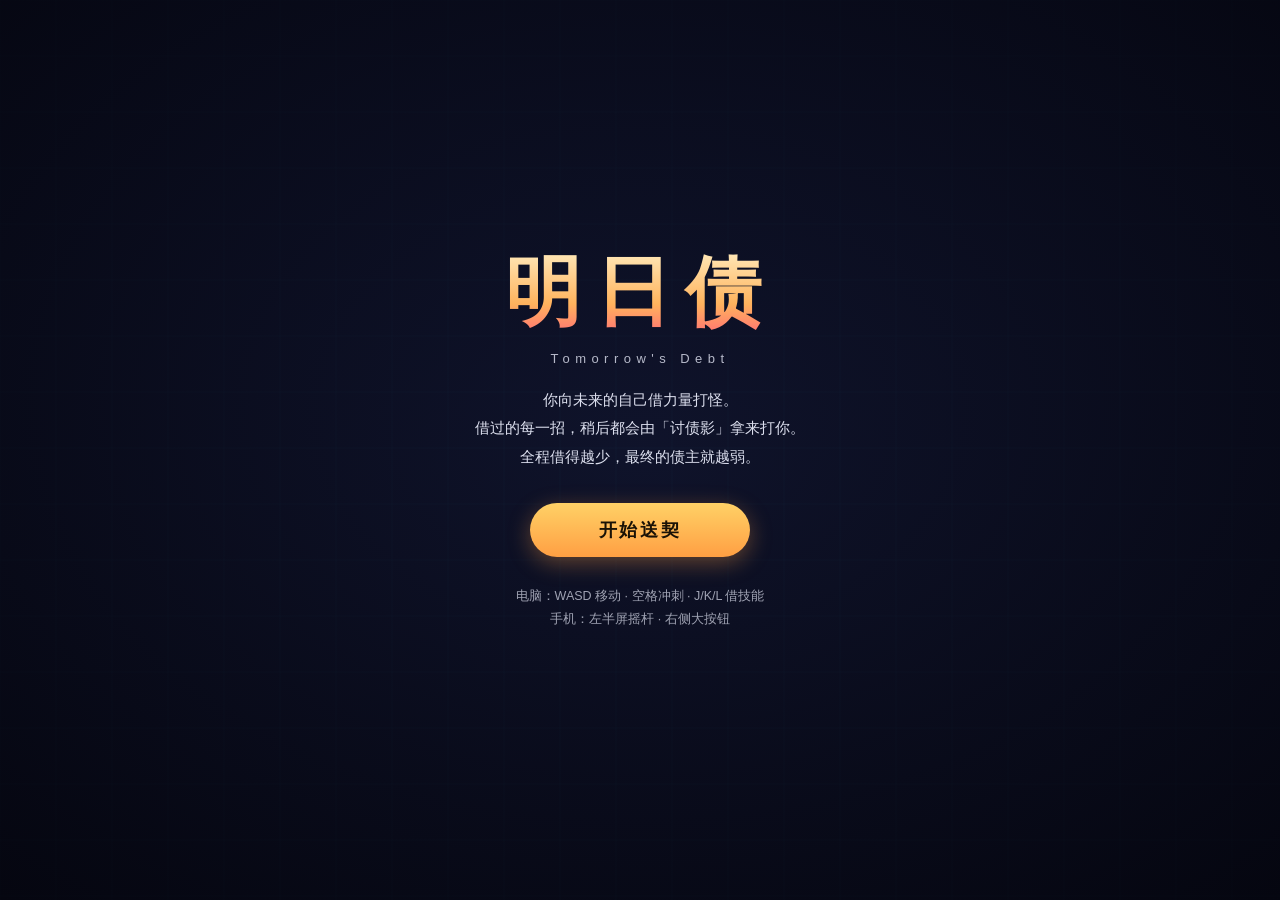
==== index.html @ 89490913 "v0.1.0: 明日债小版本首发 — 借债技能/讨债影/三幕主线/PWA+离线版" ====
<!DOCTYPE html>
<html lang="zh-CN">
<head>
<meta charset="UTF-8">
<meta name="viewport" content="width=device-width, initial-scale=1.0, maximum-scale=1.0, user-scalable=no, viewport-fit=cover">
<meta name="theme-color" content="#0b0e1a">
<title>明日债 · Tomorrow's Debt</title>
<link rel="manifest" href="manifest.webmanifest">
<link rel="icon" href="icon.svg" type="image/svg+xml">
<link rel="stylesheet" href="style.css">
</head>
<body>
<div id="app">
  <canvas id="game"></canvas>

  <!-- HUD -->
  <div id="hud" class="hidden">
    <div class="hud-left">
      <div id="hpwrap"><div id="hpfill"></div><span id="hptext"></span></div>
      <div id="scene-label"></div>
      <div id="wave-label"></div>
    </div>
    <div class="hud-right">
      <div id="debt-label" title="未偿债务">债 <b id="debt-count">0</b></div>
      <div id="score-label">时尘 <b id="score-count">0</b></div>
      <button id="btn-mute" class="mini-btn" aria-label="静音">♪</button>
      <button id="btn-pause" class="mini-btn" aria-label="暂停">Ⅱ</button>
    </div>
    <div id="debt-alert" class="hidden">讨债影将至</div>
  </div>

  <!-- 技能按钮（大点击区） -->
  <div id="skills" class="hidden">
    <button class="skill-btn" data-skill="nova"><span class="sk-name">星爆</span><span class="sk-key">J · 借债</span><span class="sk-cd"></span></button>
    <button class="skill-btn" data-skill="blades"><span class="sk-name">环刃</span><span class="sk-key">K · 借债</span><span class="sk-cd"></span></button>
    <button class="skill-btn" data-skill="chrono"><span class="sk-name">时缓</span><span class="sk-key">L · 借债</span><span class="sk-cd"></span></button>
    <button id="btn-dash" class="skill-btn dash"><span class="sk-name">冲刺</span><span class="sk-key">空格</span><span class="sk-cd"></span></button>
  </div>

  <!-- 主菜单 -->
  <div id="menu" class="overlay">
    <h1>明日债</h1>
    <p class="subtitle">Tomorrow's Debt</p>
    <p class="intro">你向未来的自己借力量打怪。<br>借过的每一招，稍后都会由「讨债影」拿来打你。<br>全程借得越少，最终的债主就越弱。</p>
    <button id="btn-start" class="big-btn">开始送契</button>
    <button id="btn-endless" class="big-btn ghost hidden">无尽模式</button>
    <p class="howto">电脑：WASD 移动 · 空格冲刺 · J/K/L 借技能<br>手机：左半屏摇杆 · 右侧大按钮</p>
    <p id="best-line" class="best"></p>
  </div>

  <!-- 章节卡 -->
  <div id="chapter" class="overlay hidden">
    <h2 id="chapter-title"></h2>
    <p id="chapter-text"></p>
    <button id="btn-chapter" class="big-btn">进入</button>
  </div>

  <!-- 升级三选一 -->
  <div id="upgrade" class="overlay hidden">
    <h2>时尘凝形 · 三选一</h2>
    <div id="upgrade-cards"></div>
  </div>

  <!-- 结算 -->
  <div id="end" class="overlay hidden">
    <h2 id="end-title"></h2>
    <p id="end-stats"></p>
    <button id="btn-retry" class="big-btn">再来一局</button>
    <button id="btn-tomenu" class="big-btn ghost">回主菜单</button>
  </div>

  <div id="pause" class="overlay hidden">
    <h2>已暂停</h2>
    <button id="btn-resume" class="big-btn">继续</button>
    <button id="btn-quit" class="big-btn ghost">放弃本局</button>
  </div>
</div>
<script src="game.js"></script>
<script>
if ('serviceWorker' in navigator && location.protocol.startsWith('http')) {
  navigator.serviceWorker.register('sw.js').catch(function () {});
}
</script>
</body>
</html>
---- style.css ----
* { margin: 0; padding: 0; box-sizing: border-box; -webkit-tap-highlight-color: transparent; }
html, body { height: 100%; background: #0b0e1a; overflow: hidden; }
body { font-family: "PingFang SC", "Microsoft YaHei", "Noto Sans SC", sans-serif; color: #eef1ff; }
#app { position: fixed; inset: 0; }
#game { position: absolute; inset: 0; width: 100%; height: 100%; display: block; touch-action: none; }
.hidden { display: none !important; }

/* ---------- HUD ---------- */
#hud { position: absolute; top: 0; left: 0; right: 0; display: flex; justify-content: space-between; align-items: flex-start; padding: calc(10px + env(safe-area-inset-top)) 14px 0; pointer-events: none; z-index: 5; }
.hud-left { min-width: 180px; }
#hpwrap { position: relative; width: 190px; max-width: 42vw; height: 20px; background: rgba(255,255,255,.12); border: 1px solid rgba(255,255,255,.35); border-radius: 10px; overflow: hidden; }
#hpfill { height: 100%; width: 100%; background: linear-gradient(90deg, #ff5d7a, #ffb35d); transition: width .15s; }
#hptext { position: absolute; inset: 0; display: flex; align-items: center; justify-content: center; font-size: 12px; font-weight: 700; text-shadow: 0 1px 2px rgba(0,0,0,.6); }
#scene-label { margin-top: 6px; font-size: 14px; font-weight: 700; letter-spacing: .08em; }
#wave-label { font-size: 12px; opacity: .85; }
.hud-right { display: flex; gap: 8px; align-items: center; pointer-events: auto; }
#debt-label, #score-label { background: rgba(10,12,26,.65); border: 1px solid rgba(255,255,255,.25); border-radius: 999px; padding: 6px 12px; font-size: 13px; }
#debt-label b { color: #ff8fa3; font-size: 16px; }
#score-label b { color: #ffd76e; }
.mini-btn { width: 38px; height: 38px; border-radius: 50%; border: 1px solid rgba(255,255,255,.35); background: rgba(10,12,26,.65); color: #fff; font-size: 16px; cursor: pointer; }
.mini-btn:active { transform: scale(.92); }
#debt-alert { position: absolute; top: 64px; left: 50%; transform: translateX(-50%); background: rgba(140,10,30,.8); border: 1px solid #ff8fa3; padding: 6px 18px; border-radius: 999px; font-size: 14px; font-weight: 700; letter-spacing: .2em; animation: pulse 0.7s infinite alternate; }
@keyframes pulse { from { opacity: .65; } to { opacity: 1; } }

/* ---------- 技能按钮 ---------- */
#skills { position: absolute; right: 12px; bottom: calc(14px + env(safe-area-inset-bottom)); display: grid; grid-template-columns: 76px 76px; gap: 10px; z-index: 5; }
.skill-btn { position: relative; height: 64px; border-radius: 16px; border: 2px solid rgba(255,209,102,.75); background: rgba(24,18,6,.72); color: #ffe9b0; cursor: pointer; overflow: hidden; display: flex; flex-direction: column; align-items: center; justify-content: center; gap: 2px; }
.skill-btn .sk-name { font-size: 18px; font-weight: 800; }
.skill-btn .sk-key { font-size: 10px; opacity: .8; }
.skill-btn .sk-cd { position: absolute; left: 0; bottom: 0; height: 4px; width: 0%; background: #ffd166; }
.skill-btn:active { transform: scale(.93); background: rgba(80,58,10,.85); }
.skill-btn.dash { border-color: rgba(140,220,255,.8); background: rgba(8,26,40,.72); color: #c9efff; }
.skill-btn.dash .sk-cd { background: #8cdcff; }
.skill-btn.flash { animation: borrowed .35s; }
@keyframes borrowed { 0% { box-shadow: 0 0 0 0 rgba(255,209,102,.9); } 100% { box-shadow: 0 0 0 18px rgba(255,209,102,0); } }

/* ---------- 覆盖层 ---------- */
.overlay { position: absolute; inset: 0; display: flex; flex-direction: column; align-items: center; justify-content: center; text-align: center; padding: 24px; background: radial-gradient(ellipse at center, rgba(16,20,44,.82), rgba(5,6,16,.94)); z-index: 10; }
.overlay h1 { font-size: clamp(44px, 11vw, 76px); letter-spacing: .18em; font-weight: 900; background: linear-gradient(180deg, #fff2c9, #ffb35d 60%, #ff5d7a); -webkit-background-clip: text; background-clip: text; color: transparent; }
.overlay h2 { font-size: clamp(24px, 6vw, 36px); letter-spacing: .1em; margin-bottom: 14px; }
.subtitle { letter-spacing: .42em; opacity: .75; margin: 6px 0 20px; font-size: 13px; }
.intro { line-height: 1.9; font-size: 15px; opacity: .92; margin-bottom: 26px; }
.big-btn { min-width: 220px; padding: 15px 34px; margin: 6px 0; font-size: 18px; font-weight: 800; letter-spacing: .14em; color: #1a1206; background: linear-gradient(180deg, #ffd166, #ff9f43); border: none; border-radius: 999px; cursor: pointer; box-shadow: 0 6px 22px rgba(255,159,67,.35); }
.big-btn:active { transform: scale(.96); }
.big-btn.ghost { background: rgba(255,255,255,.08); color: #eef1ff; border: 1px solid rgba(255,255,255,.4); box-shadow: none; }
.howto { margin-top: 22px; font-size: 12.5px; line-height: 1.8; opacity: .65; }
.best { margin-top: 10px; font-size: 13px; color: #ffd76e; min-height: 18px; }
#chapter-text, #end-stats { line-height: 2; font-size: 15.5px; max-width: 520px; white-space: pre-line; }
#upgrade-cards { display: flex; gap: 14px; flex-wrap: wrap; justify-content: center; max-width: 720px; }
.up-card { width: 200px; min-height: 138px; padding: 18px 14px; border-radius: 18px; border: 2px solid rgba(255,255,255,.3); background: rgba(24,28,58,.9); color: #eef1ff; cursor: pointer; text-align: center; }
.up-card:active { transform: scale(.96); border-color: #ffd166; }
.up-card .up-name { font-size: 19px; font-weight: 800; color: #ffd76e; margin-bottom: 8px; }
.up-card .up-desc { font-size: 13px; line-height: 1.7; opacity: .9; }
@media (max-width: 560px) {
  .up-card { width: 44vw; min-height: 120px; }
  #skills { grid-template-columns: 68px 68px; }
  .skill-btn { height: 58px; }
}
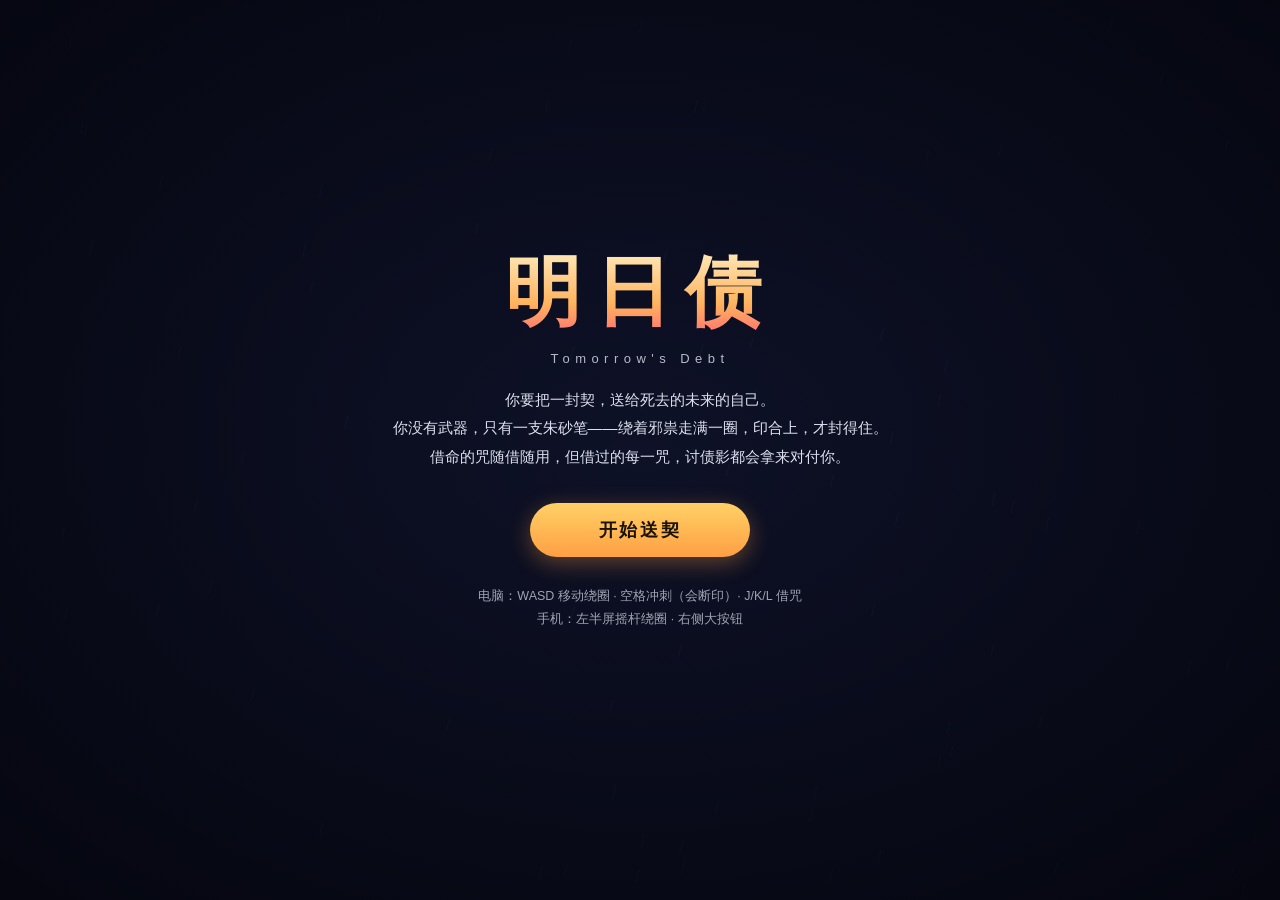
==== commit e4c548fb: "v0.2.0 凶契: 恐怖主题改版, 废除射击, 新核心朱砂绕圈封印" ====
--- a/index.html
+++ b/index.html
@@ -21,19 +21,19 @@
       <div id="wave-label"></div>
     </div>
     <div class="hud-right">
-      <div id="debt-label" title="未偿债务">债 <b id="debt-count">0</b></div>
+      <div id="debt-label" title="未偿命债">命债 <b id="debt-count">0</b></div>
       <div id="score-label">时尘 <b id="score-count">0</b></div>
       <button id="btn-mute" class="mini-btn" aria-label="静音">♪</button>
       <button id="btn-pause" class="mini-btn" aria-label="暂停">Ⅱ</button>
     </div>
-    <div id="debt-alert" class="hidden">讨债影将至</div>
+    <div id="debt-alert" class="hidden">它来讨债了</div>
   </div>
 
   <!-- 技能按钮（大点击区） -->
   <div id="skills" class="hidden">
-    <button class="skill-btn" data-skill="nova"><span class="sk-name">星爆</span><span class="sk-key">J · 借债</span><span class="sk-cd"></span></button>
-    <button class="skill-btn" data-skill="blades"><span class="sk-name">环刃</span><span class="sk-key">K · 借债</span><span class="sk-cd"></span></button>
-    <button class="skill-btn" data-skill="chrono"><span class="sk-name">时缓</span><span class="sk-key">L · 借债</span><span class="sk-cd"></span></button>
+    <button class="skill-btn" data-skill="nova"><span class="sk-name">阴爆</span><span class="sk-key">J · 借命</span><span class="sk-cd"></span></button>
+    <button class="skill-btn" data-skill="blades"><span class="sk-name">纸人</span><span class="sk-key">K · 借命</span><span class="sk-cd"></span></button>
+    <button class="skill-btn" data-skill="chrono"><span class="sk-name">凝时</span><span class="sk-key">L · 借命</span><span class="sk-cd"></span></button>
     <button id="btn-dash" class="skill-btn dash"><span class="sk-name">冲刺</span><span class="sk-key">空格</span><span class="sk-cd"></span></button>
   </div>
 
@@ -41,10 +41,10 @@
   <div id="menu" class="overlay">
     <h1>明日债</h1>
     <p class="subtitle">Tomorrow's Debt</p>
-    <p class="intro">你向未来的自己借力量打怪。<br>借过的每一招，稍后都会由「讨债影」拿来打你。<br>全程借得越少，最终的债主就越弱。</p>
+    <p class="intro">你要把一封契，送给死去的未来的自己。<br>你没有武器，只有一支朱砂笔——绕着邪祟走满一圈，印合上，才封得住。<br>借命的咒随借随用，但借过的每一咒，讨债影都会拿来对付你。</p>
     <button id="btn-start" class="big-btn">开始送契</button>
     <button id="btn-endless" class="big-btn ghost hidden">无尽模式</button>
-    <p class="howto">电脑：WASD 移动 · 空格冲刺 · J/K/L 借技能<br>手机：左半屏摇杆 · 右侧大按钮</p>
+    <p class="howto">电脑：WASD 移动绕圈 · 空格冲刺（会断印）· J/K/L 借咒<br>手机：左半屏摇杆绕圈 · 右侧大按钮</p>
     <p id="best-line" class="best"></p>
   </div>
 
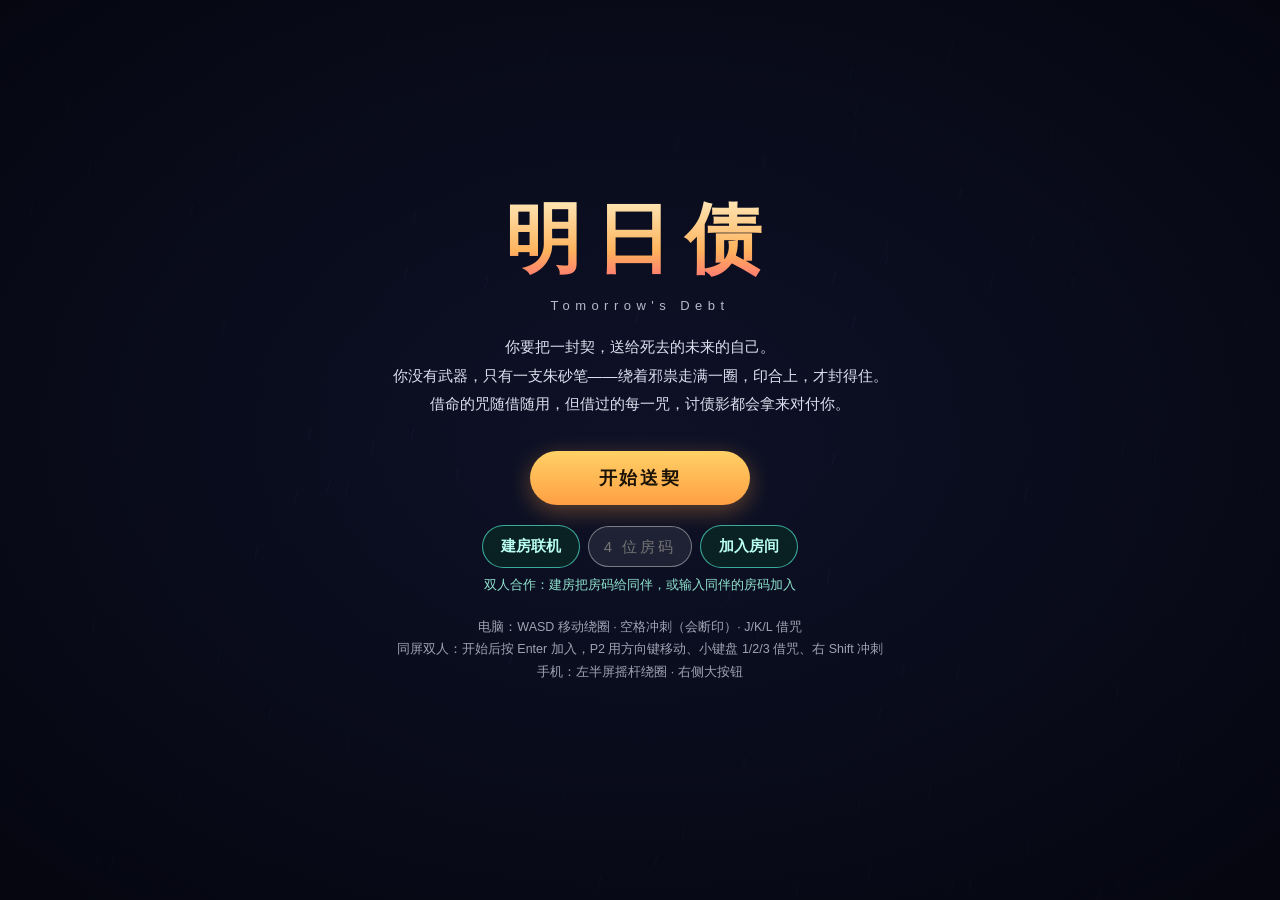
==== commit e36ee036: "v0.3.0 同行: 双人合作联机(同屏+PeerJS房间码) + 三幕解谜 + 倒地救援" ====
--- a/index.html
+++ b/index.html
@@ -17,6 +17,7 @@
   <div id="hud" class="hidden">
     <div class="hud-left">
       <div id="hpwrap"><div id="hpfill"></div><span id="hptext"></span></div>
+      <div id="p2wrap" class="hidden"><div id="p2fill"></div><span id="p2text"></span></div>
       <div id="scene-label"></div>
       <div id="wave-label"></div>
     </div>
@@ -44,7 +45,15 @@
     <p class="intro">你要把一封契，送给死去的未来的自己。<br>你没有武器，只有一支朱砂笔——绕着邪祟走满一圈，印合上，才封得住。<br>借命的咒随借随用，但借过的每一咒，讨债影都会拿来对付你。</p>
     <button id="btn-start" class="big-btn">开始送契</button>
     <button id="btn-endless" class="big-btn ghost hidden">无尽模式</button>
-    <p class="howto">电脑：WASD 移动绕圈 · 空格冲刺（会断印）· J/K/L 借咒<br>手机：左半屏摇杆绕圈 · 右侧大按钮</p>
+    <div id="online-box">
+      <div class="online-row">
+        <button id="btn-host" class="mini-wide">建房联机</button>
+        <input id="room-input" maxlength="4" placeholder="4 位房码" autocomplete="off">
+        <button id="btn-join" class="mini-wide">加入房间</button>
+      </div>
+      <p id="net-status">双人合作：建房把房码给同伴，或输入同伴的房码加入</p>
+    </div>
+    <p class="howto">电脑：WASD 移动绕圈 · 空格冲刺（会断印）· J/K/L 借咒<br>同屏双人：开始后按 Enter 加入，P2 用方向键移动、小键盘 1/2/3 借咒、右 Shift 冲刺<br>手机：左半屏摇杆绕圈 · 右侧大按钮</p>
     <p id="best-line" class="best"></p>
   </div>
 
@@ -75,6 +84,8 @@
     <button id="btn-quit" class="big-btn ghost">放弃本局</button>
   </div>
 </div>
+<script src="peerjs.min.js"></script>
+<script src="net.js"></script>
 <script src="game.js"></script>
 <script>
 if ('serviceWorker' in navigator && location.protocol.startsWith('http')) {
--- a/style.css
+++ b/style.css
@@ -11,6 +11,15 @@
 #hpwrap { position: relative; width: 190px; max-width: 42vw; height: 20px; background: rgba(255,255,255,.12); border: 1px solid rgba(255,255,255,.35); border-radius: 10px; overflow: hidden; }
 #hpfill { height: 100%; width: 100%; background: linear-gradient(90deg, #ff5d7a, #ffb35d); transition: width .15s; }
 #hptext { position: absolute; inset: 0; display: flex; align-items: center; justify-content: center; font-size: 12px; font-weight: 700; text-shadow: 0 1px 2px rgba(0,0,0,.6); }
+#p2wrap { position: relative; width: 150px; max-width: 34vw; height: 15px; margin-top: 5px; background: rgba(255,255,255,.10); border: 1px solid rgba(80,230,205,.5); border-radius: 8px; overflow: hidden; }
+#p2fill { height: 100%; width: 100%; background: linear-gradient(90deg, #2bd9b8, #37a0e0); transition: width .15s; }
+#p2text { position: absolute; inset: 0; display: flex; align-items: center; justify-content: center; font-size: 10px; font-weight: 700; text-shadow: 0 1px 2px rgba(0,0,0,.6); }
+#online-box { margin-top: 14px; }
+.online-row { display: flex; gap: 8px; justify-content: center; align-items: center; flex-wrap: wrap; }
+.mini-wide { padding: 11px 18px; font-size: 14.5px; font-weight: 700; border-radius: 999px; border: 1px solid rgba(80,230,205,.7); background: rgba(10,40,38,.75); color: #b8fff2; cursor: pointer; }
+.mini-wide:active { transform: scale(.95); }
+#room-input { width: 104px; padding: 11px 8px; font-size: 15px; text-align: center; letter-spacing: .2em; text-transform: uppercase; border-radius: 999px; border: 1px solid rgba(255,255,255,.4); background: rgba(255,255,255,.08); color: #fff; outline: none; }
+#net-status { margin-top: 9px; font-size: 12.5px; color: #8fe3d0; min-height: 17px; }
 #scene-label { margin-top: 6px; font-size: 14px; font-weight: 700; letter-spacing: .08em; }
 #wave-label { font-size: 12px; opacity: .85; }
 .hud-right { display: flex; gap: 8px; align-items: center; pointer-events: auto; }
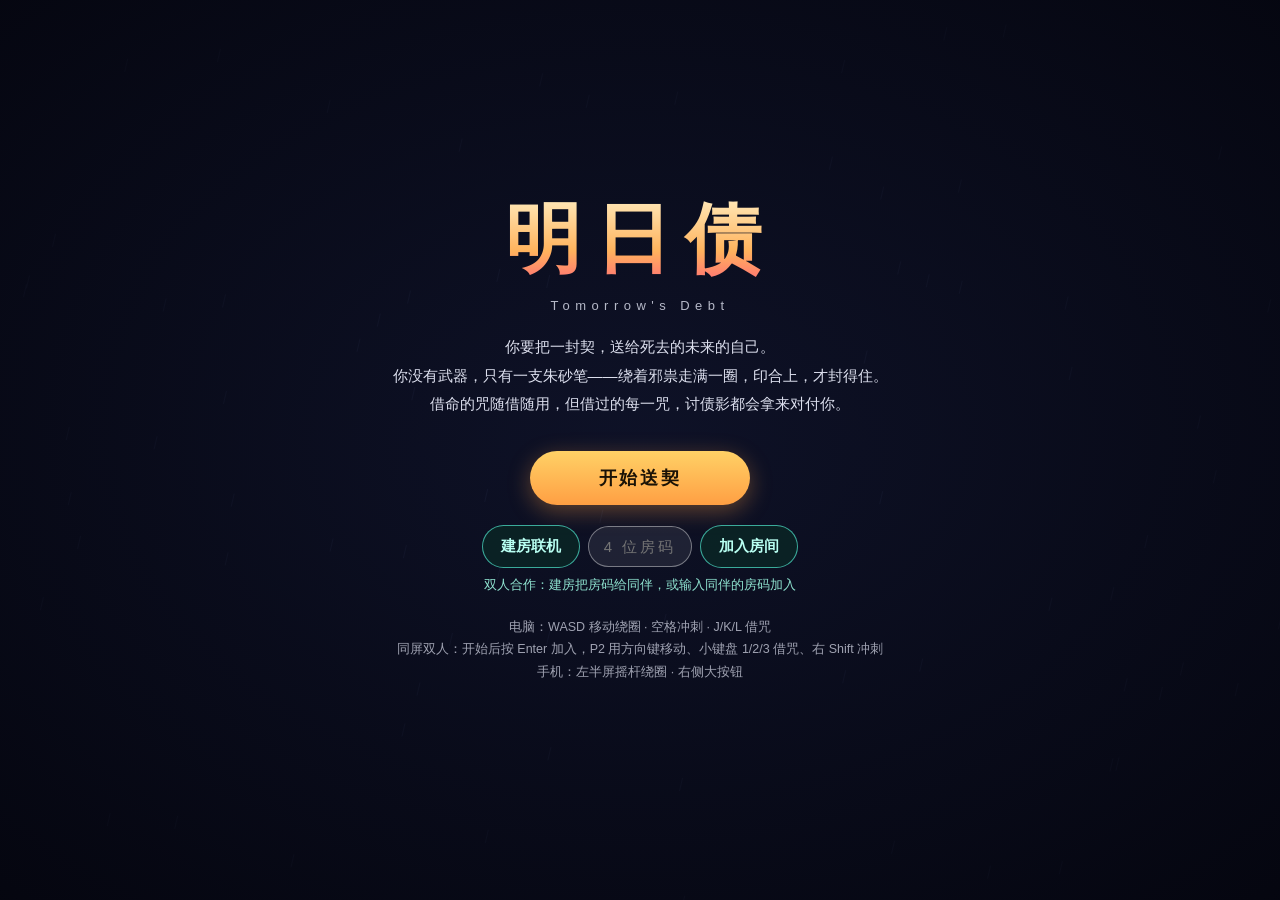
==== commit dbf175f9: "v0.3.1 fix: 冲刺不再清掉已有朱砂印 (玩家反馈)" ====
--- a/index.html
+++ b/index.html
@@ -53,7 +53,7 @@
       </div>
       <p id="net-status">双人合作：建房把房码给同伴，或输入同伴的房码加入</p>
     </div>
-    <p class="howto">电脑：WASD 移动绕圈 · 空格冲刺（会断印）· J/K/L 借咒<br>同屏双人：开始后按 Enter 加入，P2 用方向键移动、小键盘 1/2/3 借咒、右 Shift 冲刺<br>手机：左半屏摇杆绕圈 · 右侧大按钮</p>
+    <p class="howto">电脑：WASD 移动绕圈 · 空格冲刺 · J/K/L 借咒<br>同屏双人：开始后按 Enter 加入，P2 用方向键移动、小键盘 1/2/3 借咒、右 Shift 冲刺<br>手机：左半屏摇杆绕圈 · 右侧大按钮</p>
     <p id="best-line" class="best"></p>
   </div>
 
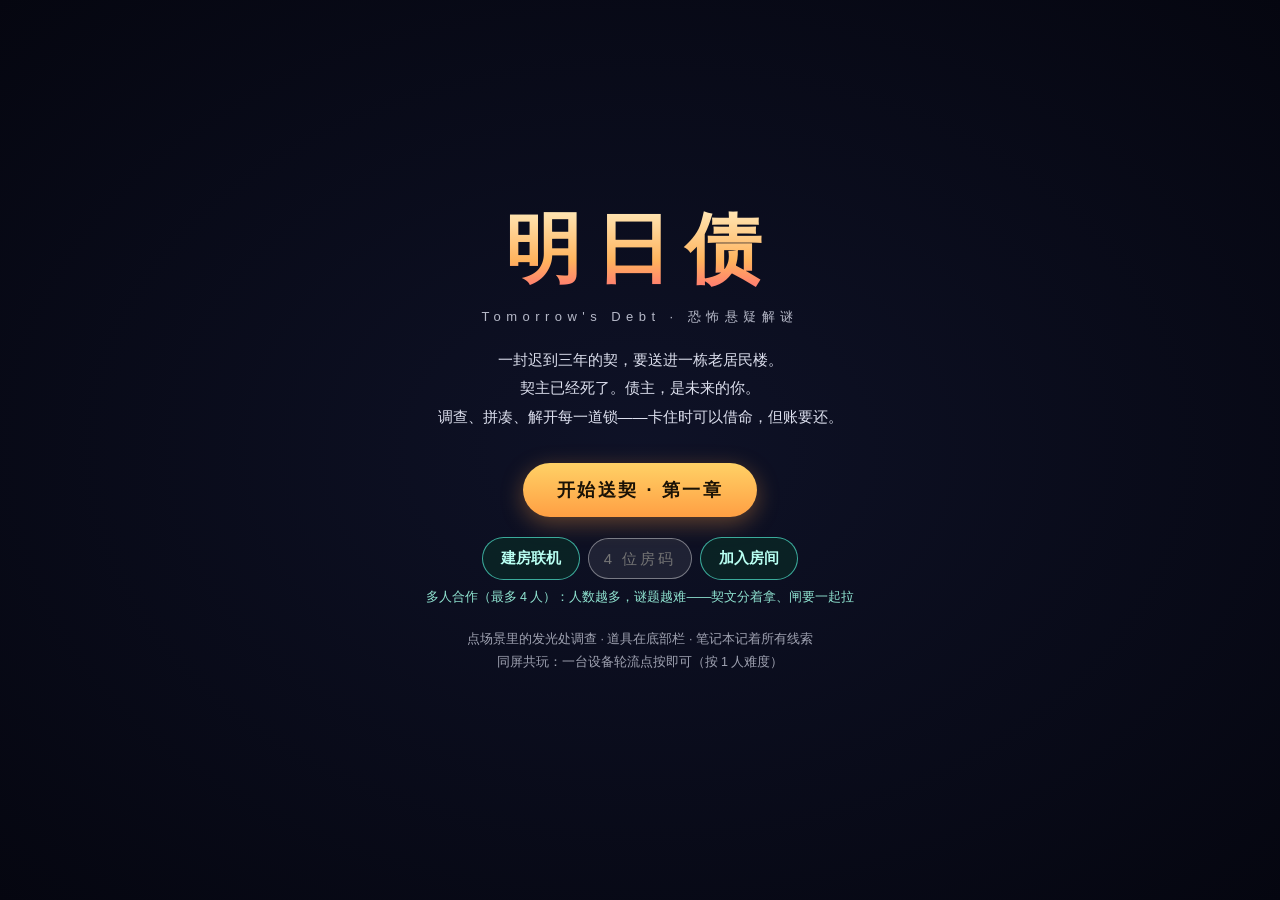
==== commit 75a96d73: "v0.4.0 解契: puzzle-game transformation — chapter 1 point-and-click horror-mystery, LORE.md world bibl" ====
--- a/index.html
+++ b/index.html
@@ -10,78 +10,108 @@
 <link rel="stylesheet" href="style.css">
 </head>
 <body>
-<div id="app">
-  <canvas id="game"></canvas>
-
-  <!-- HUD -->
-  <div id="hud" class="hidden">
-    <div class="hud-left">
-      <div id="hpwrap"><div id="hpfill"></div><span id="hptext"></span></div>
-      <div id="p2wrap" class="hidden"><div id="p2fill"></div><span id="p2text"></span></div>
-      <div id="scene-label"></div>
-      <div id="wave-label"></div>
+<div id="app2">
+  <!-- 顶栏 -->
+  <div id="topbar" class="hidden">
+    <div id="chap-label">第一章 · 老居民楼</div>
+    <div class="top-right">
+      <span id="debt-chip" title="命债">命债 <b id="debt-n">0</b></span>
+      <span id="crew-chip" title="同行人数">1 人</span>
+      <button id="btn-note" class="mini-btn wide">笔记本</button>
+      <button id="btn-hint" class="mini-btn wide">提示</button>
+      <button id="btn-mute2" class="mini-btn">♪</button>
     </div>
-    <div class="hud-right">
-      <div id="debt-label" title="未偿命债">命债 <b id="debt-count">0</b></div>
-      <div id="score-label">时尘 <b id="score-count">0</b></div>
-      <button id="btn-mute" class="mini-btn" aria-label="静音">♪</button>
-      <button id="btn-pause" class="mini-btn" aria-label="暂停">Ⅱ</button>
-    </div>
-    <div id="debt-alert" class="hidden">它来讨债了</div>
   </div>
 
-  <!-- 技能按钮（大点击区） -->
-  <div id="skills" class="hidden">
-    <button class="skill-btn" data-skill="nova"><span class="sk-name">阴爆</span><span class="sk-key">J · 借命</span><span class="sk-cd"></span></button>
-    <button class="skill-btn" data-skill="blades"><span class="sk-name">纸人</span><span class="sk-key">K · 借命</span><span class="sk-cd"></span></button>
-    <button class="skill-btn" data-skill="chrono"><span class="sk-name">凝时</span><span class="sk-key">L · 借命</span><span class="sk-cd"></span></button>
-    <button id="btn-dash" class="skill-btn dash"><span class="sk-name">冲刺</span><span class="sk-key">空格</span><span class="sk-cd"></span></button>
+  <!-- 场景舞台 -->
+  <div id="stage" class="hidden">
+    <div id="scene"></div>
+    <div id="hotspots"></div>
+    <button id="navback" class="hidden">← 回楼道</button>
+    <div id="toast" class="hidden"></div>
+  </div>
+
+  <!-- 对话框 -->
+  <div id="dialog" class="hidden">
+    <div id="dlg-name"></div>
+    <div id="dlg-text"></div>
+    <div id="dlg-choices"></div>
+    <div id="dlg-next">▼</div>
+  </div>
+
+  <!-- 道具栏 -->
+  <div id="invbar" class="hidden"><div id="inv-items"></div><div id="inv-hint">点道具选中，再点场景使用；点已选道具看详情</div></div>
+
+  <!-- 笔记本 -->
+  <div id="notebook" class="overlay2 hidden">
+    <div class="sheet">
+      <h3>送契人的笔记本</h3>
+      <div id="note-body"></div>
+      <button class="big-btn" id="btn-note-close">合上</button>
+    </div>
+  </div>
+
+  <!-- 密码键盘 -->
+  <div id="keypad" class="overlay2 hidden">
+    <div class="sheet narrow">
+      <h3 id="kp-title">密码锁</h3>
+      <div id="kp-display">____</div>
+      <div id="kp-grid"></div>
+      <button class="big-btn ghost" id="btn-kp-cancel">放下</button>
+    </div>
+  </div>
+
+  <!-- 挂钟 -->
+  <div id="clockui" class="overlay2 hidden">
+    <div class="sheet narrow">
+      <h3>落地挂钟</h3>
+      <div id="clock-face">03:00</div>
+      <div class="clock-btns">
+        <button data-ck="h+">时 +</button><button data-ck="h-">时 −</button>
+        <button data-ck="m+">分 +5</button><button data-ck="m-">分 −5</button>
+      </div>
+      <p class="sheet-note">调好后点「上弦」——钟只认一个时刻。</p>
+      <button class="big-btn" id="btn-clock-set">上弦</button>
+      <button class="big-btn ghost" id="btn-clock-cancel">先放下</button>
+    </div>
+  </div>
+
+  <!-- 封门仪式 -->
+  <div id="sealui" class="overlay2 hidden">
+    <div class="sheet">
+      <h3>封门 · 画符</h3>
+      <p class="sheet-note" id="seal-note">用手指或鼠标，在门上画一个闭合的圈，圈住中央的契纹。影子在靠近。</p>
+      <canvas id="seal-canvas" width="520" height="360"></canvas>
+      <div id="seal-timer"></div>
+      <button class="big-btn ghost" id="btn-seal-borrow">借命稳印（+1 命债，时间与判定放宽）</button>
+      <button class="big-btn ghost" id="btn-seal-giveup">退后一步</button>
+    </div>
   </div>
 
   <!-- 主菜单 -->
   <div id="menu" class="overlay">
     <h1>明日债</h1>
-    <p class="subtitle">Tomorrow's Debt</p>
-    <p class="intro">你要把一封契，送给死去的未来的自己。<br>你没有武器，只有一支朱砂笔——绕着邪祟走满一圈，印合上，才封得住。<br>借命的咒随借随用，但借过的每一咒，讨债影都会拿来对付你。</p>
-    <button id="btn-start" class="big-btn">开始送契</button>
-    <button id="btn-endless" class="big-btn ghost hidden">无尽模式</button>
+    <p class="subtitle">Tomorrow's Debt · 恐怖悬疑解谜</p>
+    <p class="intro">一封迟到三年的契，要送进一栋老居民楼。<br>契主已经死了。债主，是未来的你。<br>调查、拼凑、解开每一道锁——卡住时可以借命，但账要还。</p>
+    <button id="btn-start" class="big-btn">开始送契 · 第一章</button>
     <div id="online-box">
       <div class="online-row">
         <button id="btn-host" class="mini-wide">建房联机</button>
         <input id="room-input" maxlength="4" placeholder="4 位房码" autocomplete="off">
         <button id="btn-join" class="mini-wide">加入房间</button>
       </div>
-      <p id="net-status">双人合作：建房把房码给同伴，或输入同伴的房码加入</p>
+      <p id="net-status">多人合作（最多 4 人）：人数越多，谜题越难——契文分着拿、闸要一起拉</p>
     </div>
-    <p class="howto">电脑：WASD 移动绕圈 · 空格冲刺 · J/K/L 借咒<br>同屏双人：开始后按 Enter 加入，P2 用方向键移动、小键盘 1/2/3 借咒、右 Shift 冲刺<br>手机：左半屏摇杆绕圈 · 右侧大按钮</p>
+    <p class="howto">点场景里的发光处调查 · 道具在底部栏 · 笔记本记着所有线索<br>同屏共玩：一台设备轮流点按即可（按 1 人难度）</p>
     <p id="best-line" class="best"></p>
   </div>
 
-  <!-- 章节卡 -->
-  <div id="chapter" class="overlay hidden">
-    <h2 id="chapter-title"></h2>
-    <p id="chapter-text"></p>
-    <button id="btn-chapter" class="big-btn">进入</button>
-  </div>
-
-  <!-- 升级三选一 -->
-  <div id="upgrade" class="overlay hidden">
-    <h2>时尘凝形 · 三选一</h2>
-    <div id="upgrade-cards"></div>
-  </div>
-
-  <!-- 结算 -->
+  <!-- 章节结算 -->
   <div id="end" class="overlay hidden">
     <h2 id="end-title"></h2>
     <p id="end-stats"></p>
-    <button id="btn-retry" class="big-btn">再来一局</button>
+    <button id="btn-again" class="big-btn">再送一程</button>
     <button id="btn-tomenu" class="big-btn ghost">回主菜单</button>
-  </div>
-
-  <div id="pause" class="overlay hidden">
-    <h2>已暂停</h2>
-    <button id="btn-resume" class="big-btn">继续</button>
-    <button id="btn-quit" class="big-btn ghost">放弃本局</button>
   </div>
 </div>
 <script src="peerjs.min.js"></script>
--- a/style.css
+++ b/style.css
@@ -65,3 +65,58 @@
   #skills { grid-template-columns: 68px 68px; }
   .skill-btn { height: 58px; }
 }
+
+/* ================= v0.4 解谜版 UI ================= */
+#app2 { position: fixed; inset: 0; display: flex; flex-direction: column; background: #07080f; }
+#topbar { display: flex; justify-content: space-between; align-items: center; padding: calc(8px + env(safe-area-inset-top)) 12px 8px; gap: 8px; z-index: 6; }
+#chap-label { font-size: 15px; font-weight: 800; letter-spacing: .12em; }
+.top-right { display: flex; gap: 7px; align-items: center; }
+#debt-chip, #crew-chip { background: rgba(255,255,255,.07); border: 1px solid rgba(255,255,255,.22); border-radius: 999px; padding: 7px 11px; font-size: 12.5px; }
+#debt-chip b { color: #ff8fa3; font-size: 15px; }
+.mini-btn.wide { width: auto; padding: 0 13px; border-radius: 999px; font-size: 13px; font-weight: 700; }
+#stage { position: relative; flex: 1; min-height: 0; margin: 0 auto; width: min(100%, calc((100vh - 210px) * 1.45)); max-width: 980px; }
+@media (max-aspect-ratio: 1/1) { #stage { width: 100%; } }
+#scene { position: absolute; inset: 0; }
+#scene svg { width: 100%; height: 100%; display: block; }
+#hotspots { position: absolute; inset: 0; }
+.hs { position: absolute; border: 1.5px dashed rgba(255,215,110,0); border-radius: 10px; background: rgba(255,215,110,0); cursor: pointer; padding: 0; }
+.hs::after { content: ''; position: absolute; right: 6px; top: 6px; width: 9px; height: 9px; border-radius: 50%; background: rgba(255,215,110,.85); box-shadow: 0 0 9px 2px rgba(255,215,110,.5); animation: pulse 1.6s infinite alternate; }
+.hs:active, .hs:hover { border-color: rgba(255,215,110,.75); background: rgba(255,215,110,.10); }
+.hs .hs-tag { position: absolute; left: 50%; bottom: -22px; transform: translateX(-50%); white-space: nowrap; font-size: 11.5px; color: #ffe9a8; background: rgba(5,6,14,.85); padding: 2.5px 9px; border-radius: 999px; opacity: 0; pointer-events: none; }
+.hs:active .hs-tag, .hs:hover .hs-tag { opacity: 1; }
+#navback { position: absolute; left: 12px; bottom: 12px; z-index: 8; padding: 11px 18px; border-radius: 999px; border: 1.5px solid rgba(255,255,255,.4); background: rgba(10,12,24,.88); color: #eef1ff; font-size: 14px; font-weight: 700; cursor: pointer; }
+#navback:active { transform: scale(.95); }
+#toast { position: absolute; top: 14px; left: 50%; transform: translateX(-50%); background: rgba(20,8,12,.88); border: 1px solid rgba(255,143,163,.65); color: #ffd9de; padding: 8px 18px; border-radius: 999px; font-size: 13.5px; z-index: 7; max-width: 92%; text-align: center; }
+#dialog { margin: 8px auto 0; width: min(96%, 980px); min-height: 96px; background: rgba(13,15,30,.96); border: 1px solid rgba(255,255,255,.25); border-radius: 14px; padding: 12px 16px 10px; position: relative; cursor: pointer; z-index: 6; }
+#dlg-name { font-size: 12px; color: #ffd76e; font-weight: 800; letter-spacing: .15em; margin-bottom: 4px; }
+#dlg-text { font-size: 15.5px; line-height: 1.75; white-space: pre-line; }
+#dlg-next { position: absolute; right: 12px; bottom: 6px; font-size: 11px; opacity: .7; animation: pulse 0.8s infinite alternate; }
+#dlg-choices { display: flex; gap: 8px; flex-wrap: wrap; margin-top: 8px; }
+.dlg-choice { padding: 10px 16px; border-radius: 999px; border: 1.5px solid rgba(255,209,102,.7); background: rgba(50,36,8,.85); color: #ffe9b0; font-size: 14px; font-weight: 700; cursor: pointer; }
+.dlg-choice:active { transform: scale(.96); }
+.dlg-choice.borrow { border-color: rgba(255,110,130,.8); background: rgba(60,12,22,.85); color: #ffc2cc; }
+#invbar { width: min(96%, 980px); margin: 8px auto calc(10px + env(safe-area-inset-bottom)); z-index: 6; }
+#inv-items { display: flex; gap: 8px; flex-wrap: wrap; min-height: 46px; }
+.inv-item { min-width: 64px; padding: 9px 10px; border-radius: 12px; border: 1.5px solid rgba(255,255,255,.3); background: rgba(23,26,50,.95); color: #eef1ff; font-size: 13px; font-weight: 700; cursor: pointer; text-align: center; }
+.inv-item small { display: block; font-size: 10px; font-weight: 400; opacity: .65; margin-top: 2px; }
+.inv-item.sel { border-color: #ffd166; background: rgba(80,58,10,.9); box-shadow: 0 0 0 2px rgba(255,209,102,.35); }
+.inv-item:active { transform: scale(.95); }
+#inv-hint { font-size: 11px; opacity: .55; margin-top: 5px; }
+.overlay2 { position: fixed; inset: 0; background: rgba(3,4,10,.82); display: flex; align-items: center; justify-content: center; z-index: 20; padding: 16px; }
+.sheet { width: min(94vw, 560px); max-height: 88vh; overflow-y: auto; background: #12142a; border: 1px solid rgba(255,255,255,.28); border-radius: 18px; padding: 20px; text-align: left; }
+.sheet.narrow { width: min(94vw, 380px); text-align: center; }
+.sheet h3 { font-size: 18px; letter-spacing: .1em; margin-bottom: 12px; text-align: center; }
+.sheet-note { font-size: 13px; line-height: 1.7; opacity: .8; text-align: center; margin-bottom: 10px; }
+#note-body { font-size: 14px; line-height: 1.85; white-space: pre-line; }
+#note-body .nb-sec { color: #ffd76e; font-weight: 800; }
+#kp-display { font-size: 30px; letter-spacing: .5em; text-align: center; background: rgba(0,0,0,.45); border: 1px solid rgba(255,255,255,.25); border-radius: 10px; padding: 10px 0 10px .5em; margin-bottom: 12px; font-family: ui-monospace, monospace; }
+#kp-grid { display: grid; grid-template-columns: repeat(3, 1fr); gap: 8px; margin-bottom: 12px; }
+.kp-key { padding: 15px 0; font-size: 19px; font-weight: 800; border-radius: 12px; border: 1.5px solid rgba(255,255,255,.3); background: rgba(255,255,255,.06); color: #fff; cursor: pointer; }
+.kp-key:active { transform: scale(.94); background: rgba(255,209,102,.25); }
+#clock-face { font-size: 44px; text-align: center; font-family: ui-monospace, monospace; letter-spacing: .12em; margin: 6px 0 14px; color: #ffe9a8; }
+.clock-btns { display: grid; grid-template-columns: repeat(4, 1fr); gap: 7px; margin-bottom: 12px; }
+.clock-btns button { padding: 12px 0; font-size: 14px; font-weight: 700; border-radius: 10px; border: 1.5px solid rgba(255,255,255,.3); background: rgba(255,255,255,.06); color: #fff; cursor: pointer; }
+.clock-btns button:active { transform: scale(.94); }
+#seal-canvas { width: 100%; height: auto; background: radial-gradient(ellipse at center, #241722, #0d0710); border: 1px solid rgba(255,143,163,.4); border-radius: 12px; touch-action: none; }
+#seal-timer { text-align: center; font-size: 14px; color: #ff8fa3; margin: 8px 0; min-height: 20px; }
+.sheet .big-btn { width: 100%; margin-top: 8px; }
